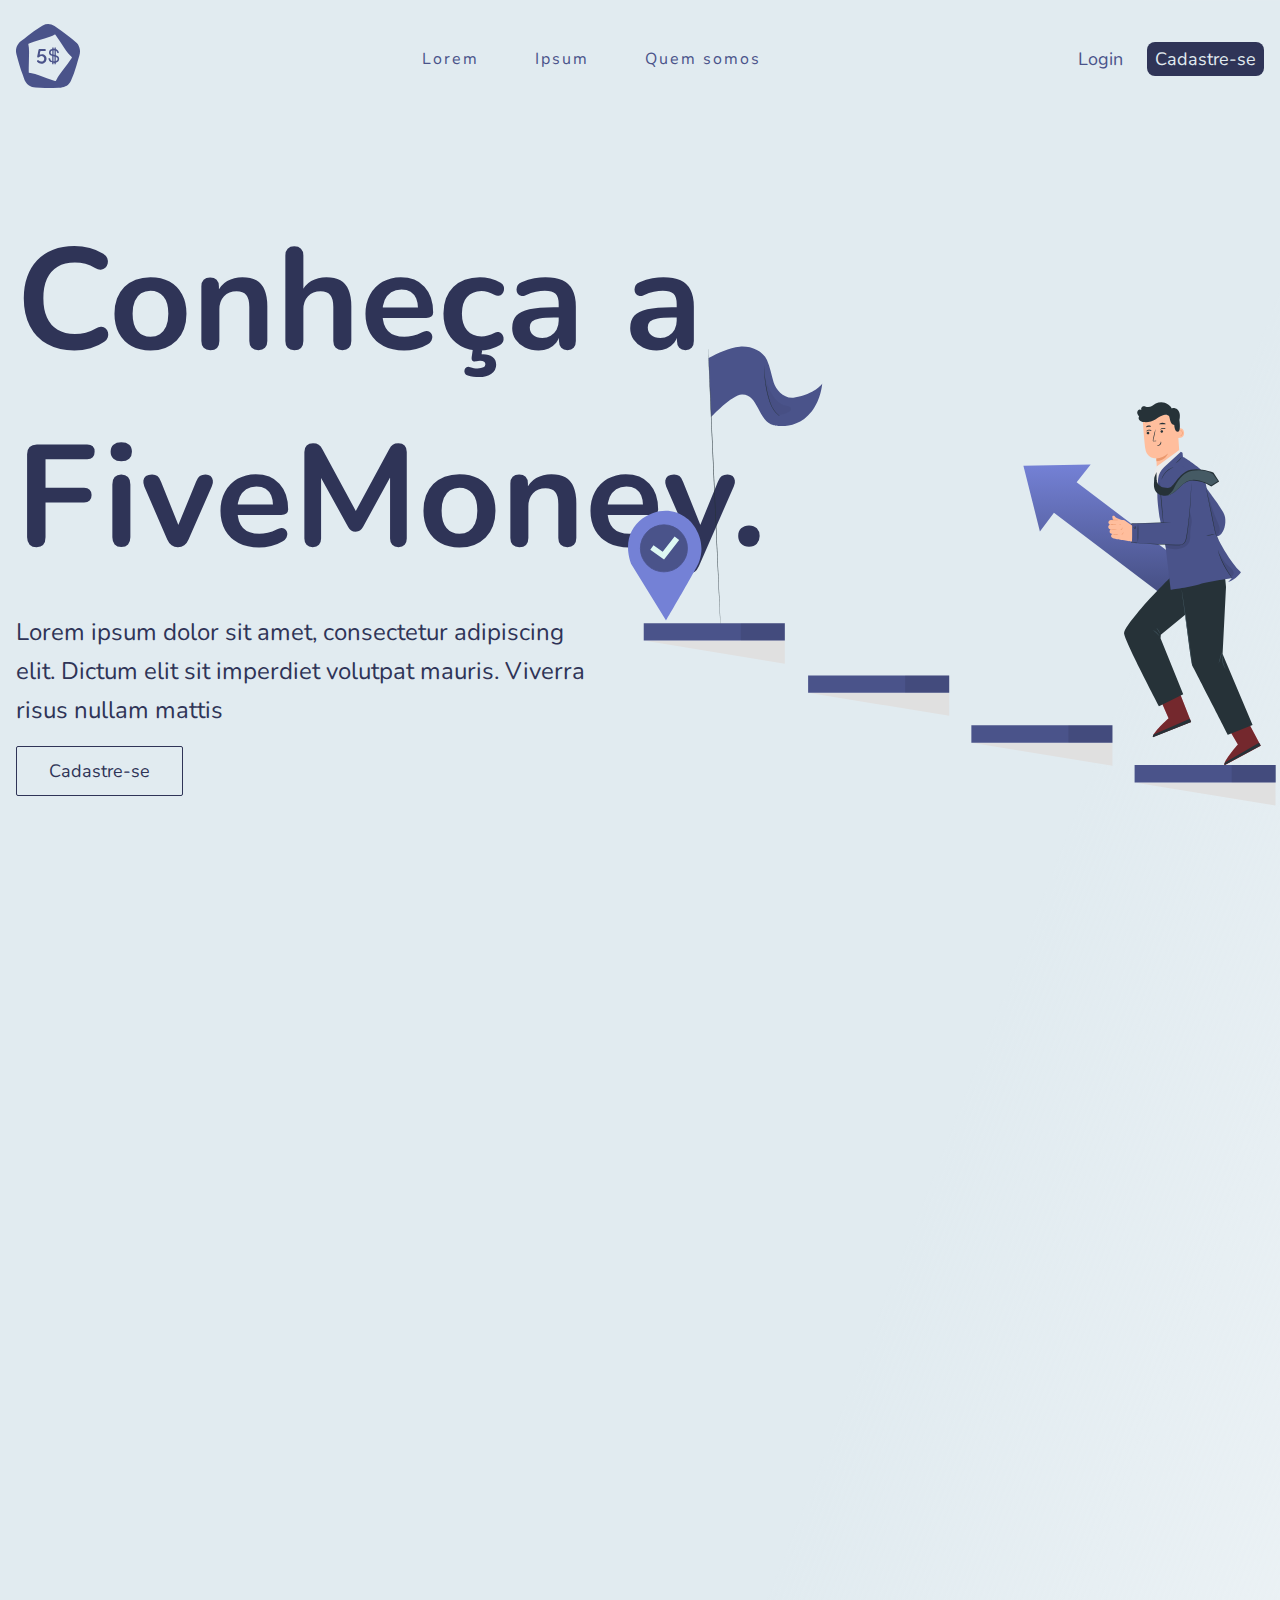
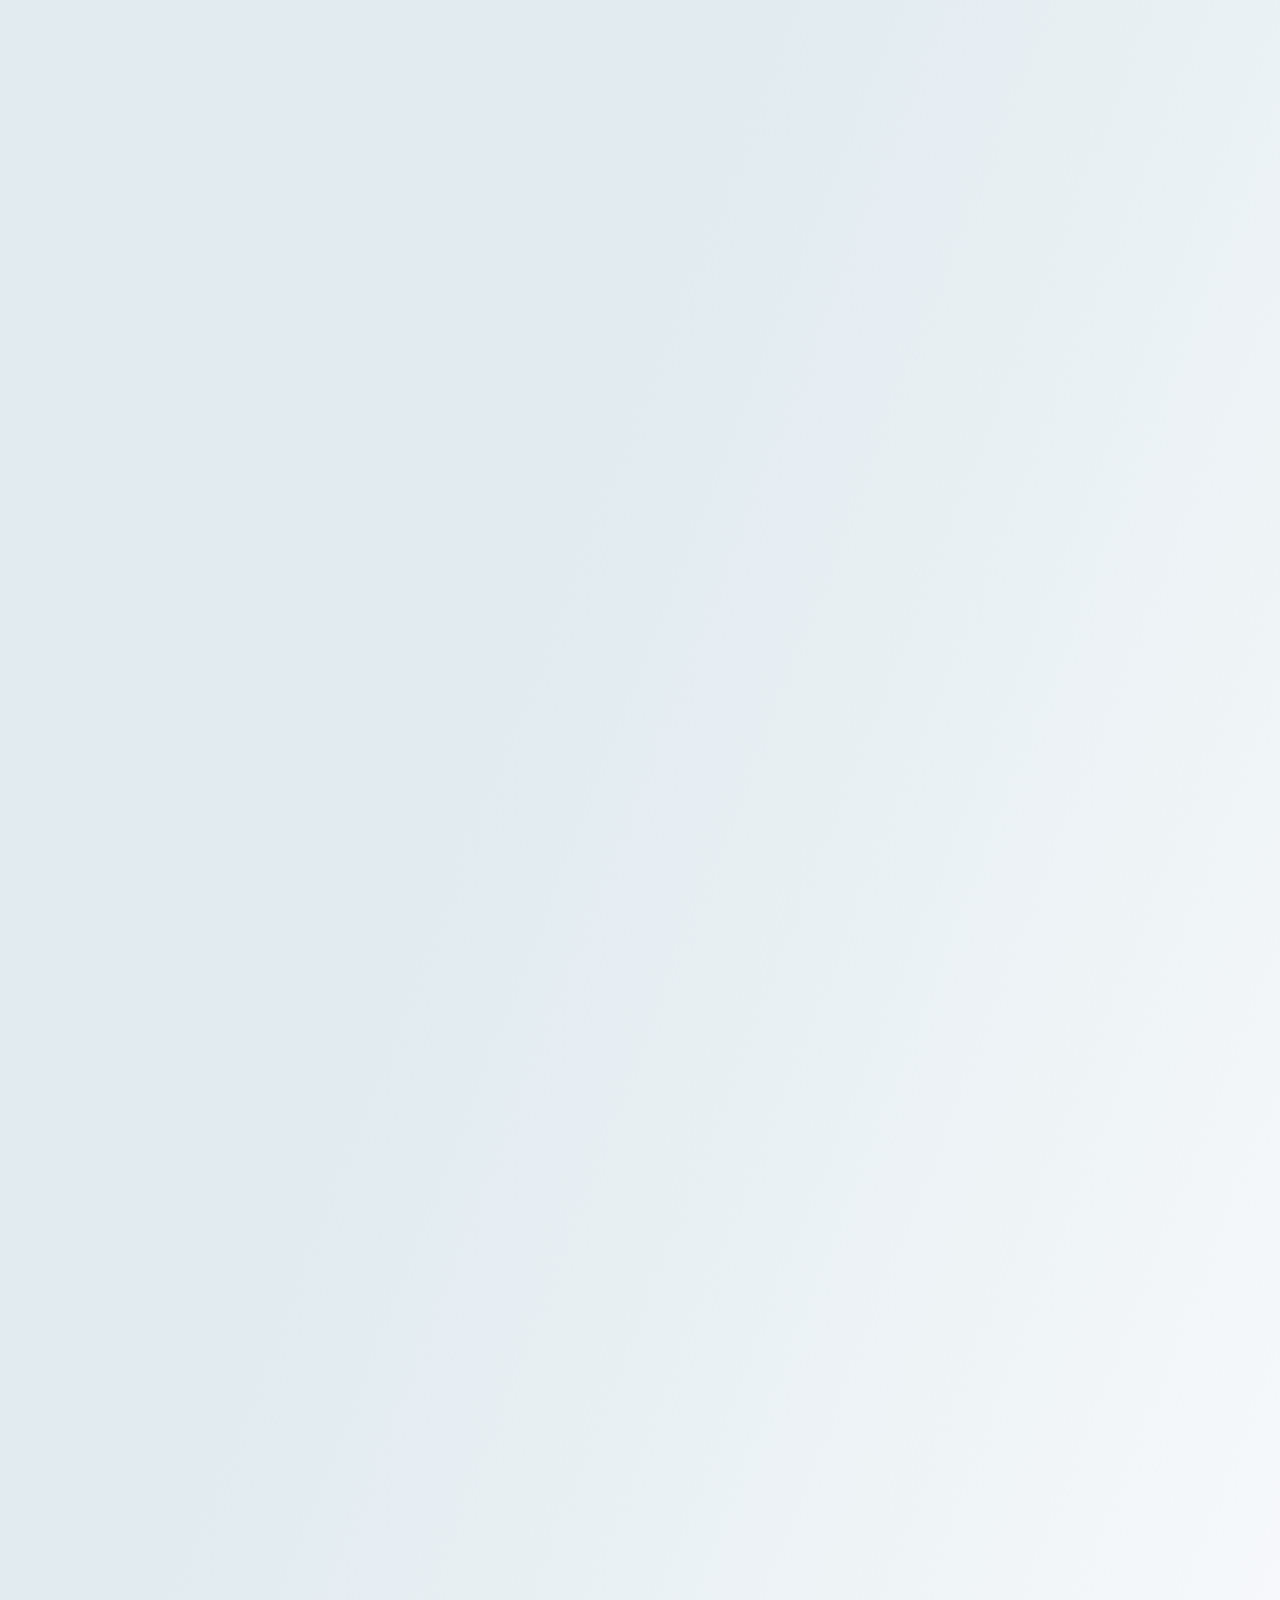
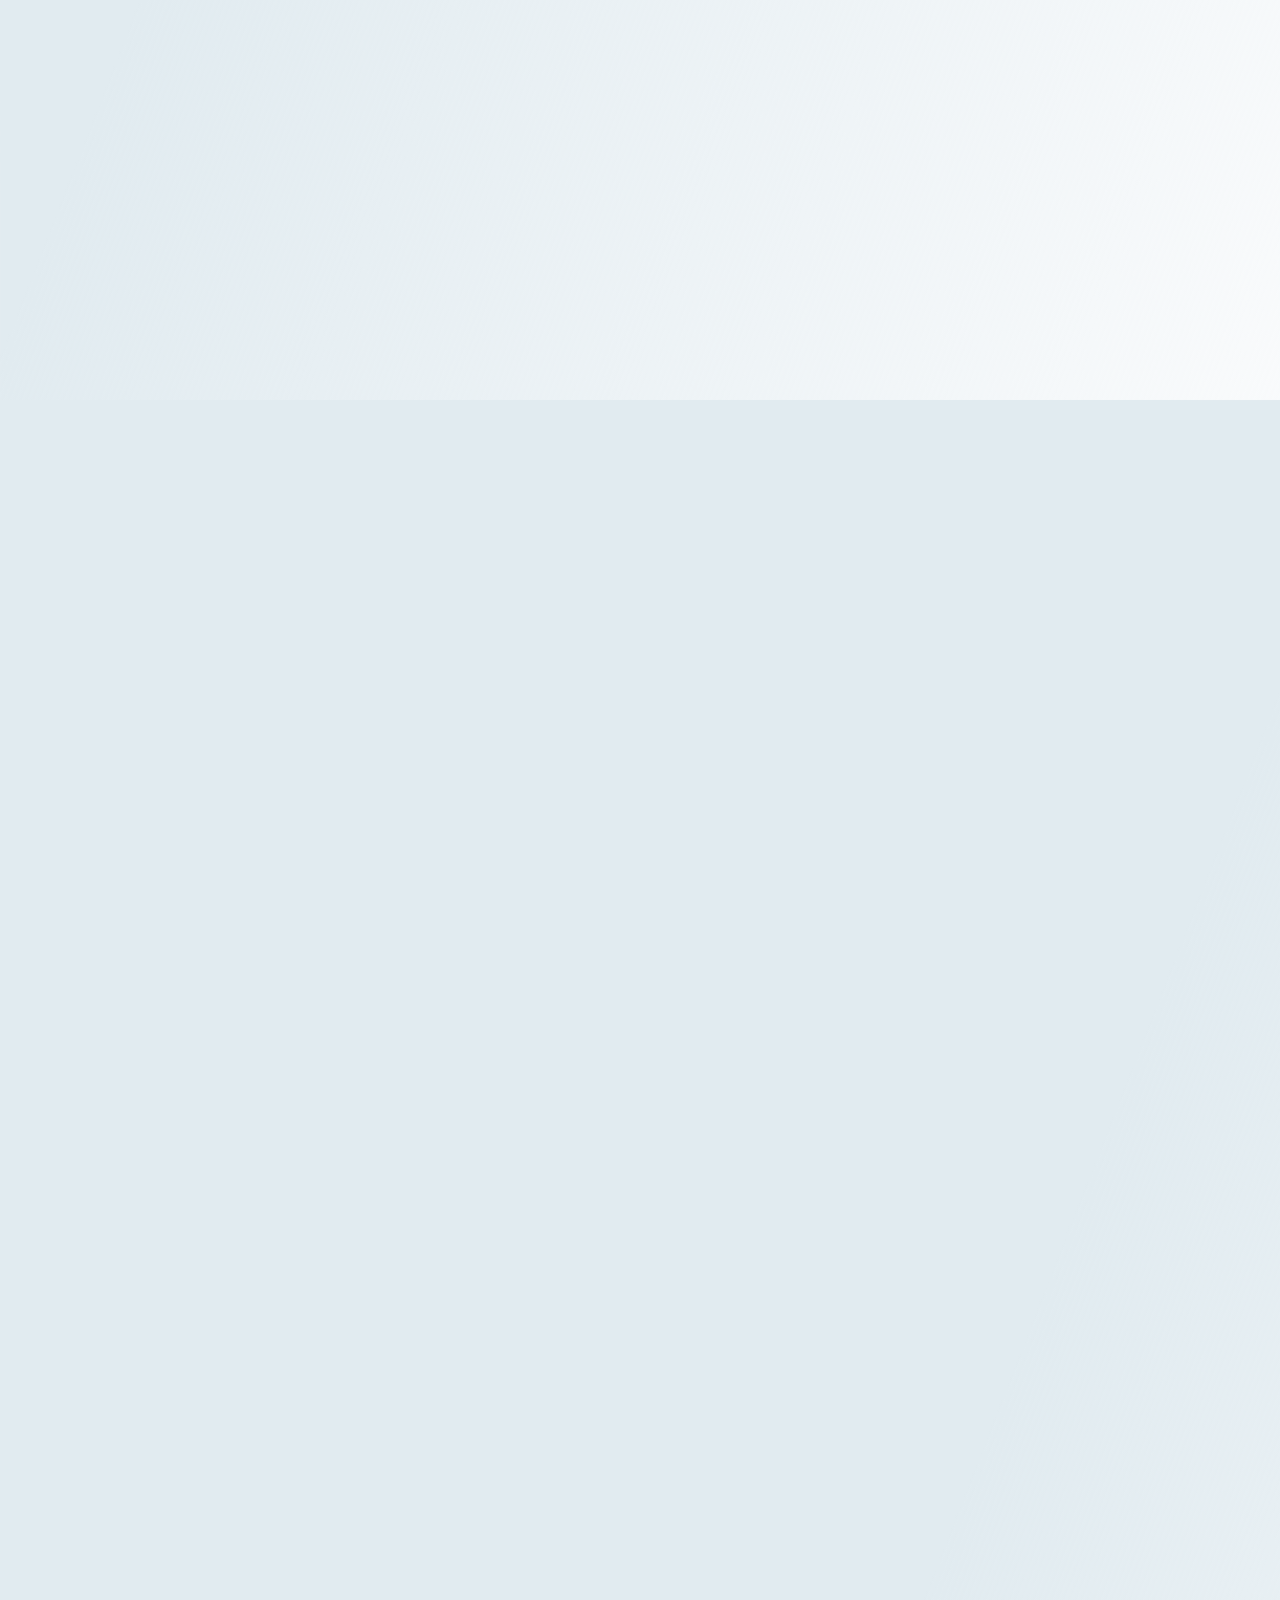
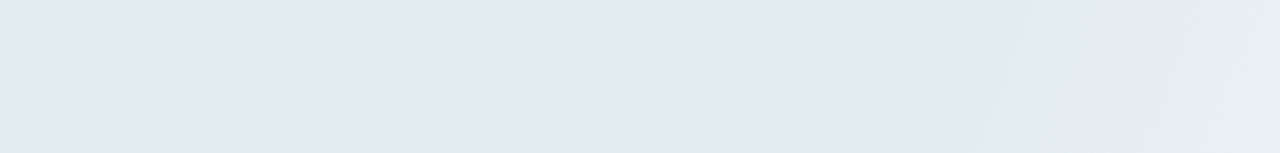
==== Index.html @ 28884aa8 "first commit" ====
<!DOCTYPE html>
<html lang="pt-br">
<head>
    <meta charset="UTF-8">
    <meta http-equiv="X-UA-Compatible" content="IE=edge">
    <meta name="viewport" content="width=device-width, initial-scale=1.0">
    <title>FiveMoney | Gestão financeira</title>

    <!--=================== LINKS ===================-->
    <link rel="stylesheet" href="css/style.css">
    <script src="js/svg-inject.min.js"></script>
    <link rel="preconnect" href="https://fonts.gstatic.com">
    <link href="https://fonts.googleapis.com/css2?family=Nunito:wght@300;400;700&display=swap" rel="stylesheet">
    <link rel="stylesheet" href="https://unpkg.com/aos@next/dist/aos.css" />

</head>
<body>
    <!--=================== HEADER ===================-->
        
   <header>
        <nav class="navbar">
            <div class="nav-menu">
                <div class="logo">
                    <img src="svg/LogoFiveMoney.svg" onload="SVGInject(this)"/>
                </div>
                <div class="burger active">
                    <img src="svg/burguer.svg" onload="SVGInject(this)"/>
                </div> 
                    <ul class="nav-list">
                        <li><a href="#" class="nav-links">Lorem</a></li>
                        <li><a href="#" class="nav-links">Ipsum</a></li>
                        <li><a href="#" class="nav-links">Quem somos</a></li>
                    </ul>
                <div class="nav-register">
                    <a href="#" class="btn-login">Login</a>
                    <a href="#" class="btn-register">Cadastre-se</a>
                </div>
            </div>
       </nav>
   </header>
        
   <!--=================== CONTAINERs ===================-->

   <section class="container">
       <div class="container-item-1">
            <div class="presentation">
                <h1>Conheça a FiveMoney.</h1>
            </div>
                <p class="paragraph">
                    Lorem ipsum dolor sit amet, consectetur adipiscing elit. 
                    Dictum elit sit imperdiet volutpat mauris. 
                    Viverra risus nullam mattis
                </p>
                <a class="btn-layout" href="#">Cadastre-se</a>
        </div>
        <div class="container-item-2">
            <img src="svg/layoutImage.svg" onload="SVGInject(this)">
        </div>
    </section>
    <section class="container-1">
        <div class="container-item-3" data-aos="fade-down" data-aos-duration="700">
            <img class="img" src="image/graficoseta.png">
        </div>
        <div class="container-item-4" data-aos="fade-down" data-aos-duration="700">
            <div class="about">
                <h1>A estratégia que faltava.</h1>
            </div>
            <p class="paragraph">
                Lorem ipsum dolor sit amet, 
                consectetur adipiscing elit. 
                Dictum elit sit imperdiet volutpat mauris. 
                Viverra risus nullam mattis risus tellus, dictum etiam convallis. 
                Tellus egestas risus ultricies proin ornare egestas nam porttitor. 
                Commodo eget nunc ornare amet. 
            </p>
            <a href="#" class="btn-1">Saiba Mais</a>
        </div>
    </section>
    <section class="container-2">
        <div class="container-item-5" data-aos="fade-down" data-aos-duration="700">
            <h1 class="title">Sua empresa em boas mãos</h1>
            <p class="description">Não confie sem provas, saiba sobre o feedback da empresa pelos nossos usuários</p>
        </div>
        <div class="container-item-6" data-aos="fade-down" data-aos-duration="700">
            <div class="card">
                <div class="card-image">
                    <h3 class="name">Paulo Cezar</h3>
                    <p class="job">Dono de agência de viagens</p>
                    <img src="image/agenciadeviagem.jpg">
                </div>
                <p class="comment">
                    “Lorem ipsum dolor sit amet, consectetur adipiscing elit. 
                    Elementum scelerisque at pulvinar viverra magna viverra egestas metus leo. 
                    Venenatis, quam ultrices aenean ac eu quam viverra tellus pharetra.”
                </p>
            </div>
            <div class="card">
                <div class="card-image">
                    <h3 class="name">Renata Silva</h3>
                    <p class="job">Dona de restaurante</p>
                    <img src="image/restaurante.jpg">
                </div>
                <p class="comment">
                    “Lorem ipsum dolor sit amet, consectetur adipiscing elit. 
                    Elementum scelerisque at pulvinar viverra magna viverra egestas metus leo. 
                    Venenatis, quam ultrices aenean ac eu quam viverra tellus pharetra.”
                </p>
            </div>
            <div class="card">
                <div class="card-image">
                    <h3 class="name">Júlia Santos</h3>
                    <p class="job">Dona de confeitaria</p>
                    <img src="image/confeitaria.jpg">
                </div>
                <p class="comment">
                    “Lorem ipsum dolor sit amet, consectetur adipiscing elit. 
                    Elementum scelerisque at pulvinar viverra magna viverra egestas metus leo. 
                    Venenatis, quam ultrices aenean ac eu quam viverra tellus pharetra.”
                </p>
            </div>
        </div>
        <section class="container-3">
            <div class="container-item-7" data-aos="fade-down" data-aos-duration="700">
                <h1 class="title-payment">Tenha acesso total do serviço por apenas R$20,00</h1>
                <p class="description-payment">Este preço serve de incentivo para o desenvolvimento do projeto e para ajudar os desenvolvedores</p>
            </div>
            <div class="container-item-8" data-aos="fade-down" data-aos-duration="700">
            <div class="card-payment">
                <img src="svg/mercado-pago.svg" onload="SVGInject(this)">
                <img src="image/payment1.jpg">
            </div>
            <div class="card-payment">
                <img src="svg/paypal.svg" onload="SVGInject(this)">
                <img src="image/payment2.png">
            </div>
            <div class="card-payment">
                <img src="svg/pix.svg" onload="SVGInject(this)">
                <img src="image/payment3.png">
            </div>
            </div>
        </section>
    </section>
   

   <!--=================== JsLink===================-->
   <script src="js/script.js"></script>
   <script src="https://cdnjs.cloudflare.com/ajax/libs/gsap/2.1.3/TweenMax.min.js"></script> 
   <script src="https://unpkg.com/aos@next/dist/aos.js"></script>
   <script>
     AOS.init();
   </script>
   
</body>
</html>
---- css/style.css ----
*, *::after, *::before {
  margin: 0;
  padding: 0;
  -webkit-box-sizing: border-box;
          box-sizing: border-box;
  font-family: 'Nunito', sans-serif;
}

body {
  width: 100%;
  height: 400vh;
  background: linear-gradient(111.39deg, #E1EBF0 51.76%, rgba(193, 203, 217, 0.046875) 106.27%, rgba(225, 235, 240, 0) 106.28%);
}

svg {
  width: 100%;
}

a {
  text-decoration: none;
  color: #2F3457;
}

.border {
  border: 1px solid red;
}

p {
  font-size: 16px;
  color: #2F3457;
  line-height: 160%;
}

header {
  width: 100%;
  padding-top: 24px;
}

.navbar {
  max-width: 1440px;
  margin: 0 auto;
  -ms-flex-line-pack: center;
      align-content: center;
  -webkit-box-align: center;
      -ms-flex-align: center;
          align-items: center;
  padding: 0px 16px;
}

.logo {
  width: 64px;
}

.burger {
  cursor: pointer;
  display: none;
}

.nav-menu {
  display: -webkit-box;
  display: -ms-flexbox;
  display: flex;
  -webkit-box-pack: justify;
      -ms-flex-pack: justify;
          justify-content: space-between;
  -webkit-box-align: center;
      -ms-flex-align: center;
          align-items: center;
}

.nav-list {
  display: -webkit-box;
  display: -ms-flexbox;
  display: flex;
  list-style: none;
  -webkit-box-align: center;
      -ms-flex-align: center;
          align-items: center;
}

.nav-list li {
  margin-left: 24px;
}

.nav-links {
  display: inline-block;
  padding: 8px 16px;
  font-size: 16px;
  letter-spacing: 2px;
  color: #4A538A;
  -webkit-transition: .3s ease-in;
  transition: .3s ease-in;
}

.nav-links:hover {
  -webkit-transform: scale(1.1);
          transform: scale(1.1);
  color: #2F3457;
}

.toggle {
  display: -webkit-box;
  display: -ms-flexbox;
  display: flex;
}

.nav-register {
  display: -webkit-box;
  display: -ms-flexbox;
  display: flex;
  -ms-flex-line-pack: center;
      align-content: center;
  -webkit-box-align: center;
      -ms-flex-align: center;
          align-items: center;
}

.btn-login {
  color: #4A538A;
  font-size: 18px;
  -webkit-transition: .3s ease-in;
  transition: .3s ease-in;
}

.btn-login:hover {
  color: #2F3457;
}

.btn-register {
  background-color: #2F3457;
  font-size: 18px;
  padding: 5px 8px 5px 8px;
  margin-left: 24px;
  border-radius: 8px;
  color: #E1EBF0;
  -webkit-transition: .3s ease-in;
  transition: .3s ease-in;
}

.btn-register:hover {
  background-color: #4A538A;
  color: #E1EBF0;
}

.container {
  max-width: 1440px;
  margin: 0 auto;
  padding: 36px 16px;
  display: -webkit-box;
  display: -ms-flexbox;
  display: flex;
  -webkit-box-orient: horizontal;
  -webkit-box-direction: normal;
      -ms-flex-direction: row;
          flex-direction: row;
  height: 90vh;
  -webkit-box-align: center;
      -ms-flex-align: center;
          align-items: center;
}

@media screen and (max-width: 1024px) {
  .container {
    -webkit-box-orient: vertical;
    -webkit-box-direction: normal;
        -ms-flex-direction: column;
            flex-direction: column;
  }
}

.container-item-1 {
  max-width: 580px;
  display: -webkit-box;
  display: -ms-flexbox;
  display: flex;
  -webkit-box-pack: center;
      -ms-flex-pack: center;
          justify-content: center;
  -webkit-box-orient: vertical;
  -webkit-box-direction: normal;
      -ms-flex-direction: column;
          flex-direction: column;
  -webkit-box-align: start;
      -ms-flex-align: start;
          align-items: flex-start;
}

@media screen and (max-width: 1024px) {
  .container-item-1 {
    -webkit-box-align: center;
        -ms-flex-align: center;
            align-items: center;
    text-align: center;
    margin: 0 auto;
  }
}

.presentation {
  font-size: 72px;
  color: #2F3457;
}

.paragraph {
  margin-top: 16px;
  font-size: 24px;
  line-height: 39px;
}

.btn-layout {
  color: #2F3457;
  font-size: 18px;
  margin-top: 16px;
  z-index: 1;
  display: inline-block;
  background: transparent;
  padding: 12px 32px;
  border-radius: 2px;
  position: relative;
  border: 1px solid #2F3457;
  -webkit-transition: .3s ease-in;
  transition: .3s ease-in;
}

.btn-layout::after {
  content: '';
  position: absolute;
  display: block;
  z-index: -1;
  width: 0%;
  height: 100%;
  top: 0px;
  left: 0px;
  -webkit-transition: .3s ease-in;
  transition: .3s ease-in;
}

.btn-layout:hover {
  color: #E1EBF0;
}

.btn-layout:hover::after {
  width: 100%;
  background-color: #2F3457;
}

.container-item-2 {
  width: 100vw;
  padding-right: 20px;
  -webkit-transform: translate3d(32px, 80px, 0);
          transform: translate3d(32px, 80px, 0);
}

@media screen and (max-width: 1024px) {
  .container-item-2 {
    width: 90%;
  }
}

.container-1 {
  max-width: 1440px;
  margin: 0 auto;
  padding: 36px 16px;
  display: -webkit-box;
  display: -ms-flexbox;
  display: flex;
  -webkit-box-orient: horizontal;
  -webkit-box-direction: normal;
      -ms-flex-direction: row;
          flex-direction: row;
  -webkit-box-align: center;
      -ms-flex-align: center;
          align-items: center;
}

@media screen and (max-width: 1024px) {
  .container-1 {
    -webkit-box-orient: vertical;
    -webkit-box-direction: normal;
        -ms-flex-direction: column;
            flex-direction: column;
    margin-top: 60vh;
  }
}

.container-item-3 {
  display: -webkit-box;
  display: -ms-flexbox;
  display: flex;
  margin: 0 auto;
  margin-top: 20%;
}

@media screen and (max-width: 1024px) {
  .container-item-3 {
    -webkit-box-ordinal-group: 2;
        -ms-flex-order: 1;
            order: 1;
  }
}

.img {
  margin-right: 130px;
}

@media screen and (max-width: 1024px) {
  .img {
    margin-right: 0;
  }
}

.container-item-4 {
  max-width: 700px;
  margin-left: auto;
  display: -webkit-box;
  display: -ms-flexbox;
  display: flex;
  -webkit-box-pack: start;
      -ms-flex-pack: start;
          justify-content: flex-start;
  -webkit-box-orient: vertical;
  -webkit-box-direction: normal;
      -ms-flex-direction: column;
          flex-direction: column;
  -webkit-box-align: start;
      -ms-flex-align: start;
          align-items: flex-start;
}

@media screen and (max-width: 1024px) {
  .container-item-4 {
    -webkit-box-align: center;
        -ms-flex-align: center;
            align-items: center;
    text-align: center;
    margin: 0 auto;
  }
}

.about {
  font-size: 72px;
  color: #2F3457;
}

.btn-1 {
  color: #2F3457;
  font-size: 18px;
  margin-top: 16px;
  z-index: 1;
  display: inline-block;
  background: transparent;
  padding: 12px 32px;
  border-radius: 2px;
  position: relative;
  border: 1px solid #2F3457;
  -webkit-transition: .3s ease-in;
  transition: .3s ease-in;
}

.btn-1::after {
  content: '';
  position: absolute;
  display: block;
  z-index: -1;
  width: 0%;
  height: 103%;
  top: -1px;
  left: 0px;
  -webkit-transition: .3s ease-in;
  transition: .3s ease-in;
}

.btn-1:hover {
  color: #E1EBF0;
}

.btn-1:hover::after {
  width: 100%;
  background-color: #2F3457;
}

.container-2 {
  max-width: 1440px;
  -webkit-box-align: center;
      -ms-flex-align: center;
          align-items: center;
  margin: 0 auto;
  text-align: center;
  height: 100vh;
}

.title {
  font-size: 56px;
  color: #3FC876;
}

.description {
  margin-top: 16px;
  font-size: 24px;
  color: #2F3457;
}

.card {
  display: inline-block;
  width: 400px;
  height: 500px;
  margin: 0 auto;
  margin-top: 5%;
  margin-left: 60px;
  color: #E1EBF0;
  border-radius: 8px;
  -webkit-box-shadow: 1px 10px 15px -10px black;
          box-shadow: 1px 10px 15px -10px black;
  -webkit-transition: .3s ease-in;
  transition: .3s ease-in;
  background-color: #E1EBF0;
  position: relative;
}

.card:hover {
  -webkit-transform: scale(1.3);
          transform: scale(1.3);
  z-index: 999;
}

.card-image {
  position: relative;
}

.card-image::after {
  content: '';
  left: 0;
  position: absolute;
  width: 400px;
  height: 266px;
  background-color: black;
  opacity: 60%;
  border-radius: 8px 8px 0px 0px;
}

.card-image img {
  left: 0;
  width: 100%;
  border-radius: 8px 8px 0px 0px;
}

.card-image .name {
  position: absolute;
  color: #E1EBF0;
  margin-left: 8px;
  font-size: 24px;
  margin-top: 50%;
  z-index: 1;
}

.card-image .job {
  position: absolute;
  color: #E1EBF0;
  z-index: 1;
  margin-left: 8px;
  margin-top: 58%;
}

.comment {
  margin-top: 5%;
  padding: 20px;
}

.container-3 {
  max-width: 1440px;
  -webkit-box-align: center;
      -ms-flex-align: center;
          align-items: center;
  height: 100;
}

.container-item-7 {
  margin-top: 10%;
}

.title-payment {
  font-size: 56px;
  color: #3FC876;
}

@media screen and (max-width: 1024px) {
  .title-payment {
    padding: 20px;
  }
}

.description-payment {
  margin-top: 16px;
  font-size: 24px;
  color: #2F3457;
}

@media screen and (max-width: 1024px) {
  .description-payment {
    padding: 10px;
  }
}

.card-payment {
  cursor: pointer;
  position: relative;
  border: 1px solid #2F3457;
  display: -webkit-inline-box;
  display: -ms-inline-flexbox;
  display: inline-flex;
  -webkit-box-orient: vertical;
  -webkit-box-direction: normal;
      -ms-flex-direction: column;
          flex-direction: column;
  width: 400px;
  height: 400px;
  margin-top: 10%;
  margin-left: 60px;
  color: #E1EBF0;
  border-radius: 24px;
  -webkit-transition: .3s ease-in;
  transition: .3s ease-in;
  background-color: transparent;
  -ms-flex-line-pack: center;
      align-content: center;
  -webkit-box-pack: center;
      -ms-flex-pack: center;
          justify-content: center;
  -webkit-box-align: baseline;
      -ms-flex-align: baseline;
          align-items: baseline;
  z-index: 999;
  -webkit-transition: .5s ease;
  transition: .5s ease;
}

.card-payment::after {
  content: '';
  position: absolute;
  width: 400px;
  height: 400px;
  background-color: #3FC876;
  opacity: 0%;
  z-index: 1;
  border-radius: 24px;
  -webkit-transition: .5s ease;
  transition: .5s ease;
}

.card-payment img {
  left: 0;
  width: 100%;
  height: 100%;
  opacity: 0%;
  border-radius: 24px;
  position: relative;
  -webkit-transition: .5s ease-in;
  transition: .5s ease-in;
}

.card-payment svg {
  position: absolute;
  -webkit-transition: .5s ease;
  transition: .5s ease;
  z-index: 999;
}

.card-payment:hover svg {
  -webkit-transform: scale(1.1);
          transform: scale(1.1);
}

.card-payment:hover img {
  opacity: 100%;
}

.card-payment:hover::after {
  opacity: 50%;
}
/*# sourceMappingURL=style.css.map */
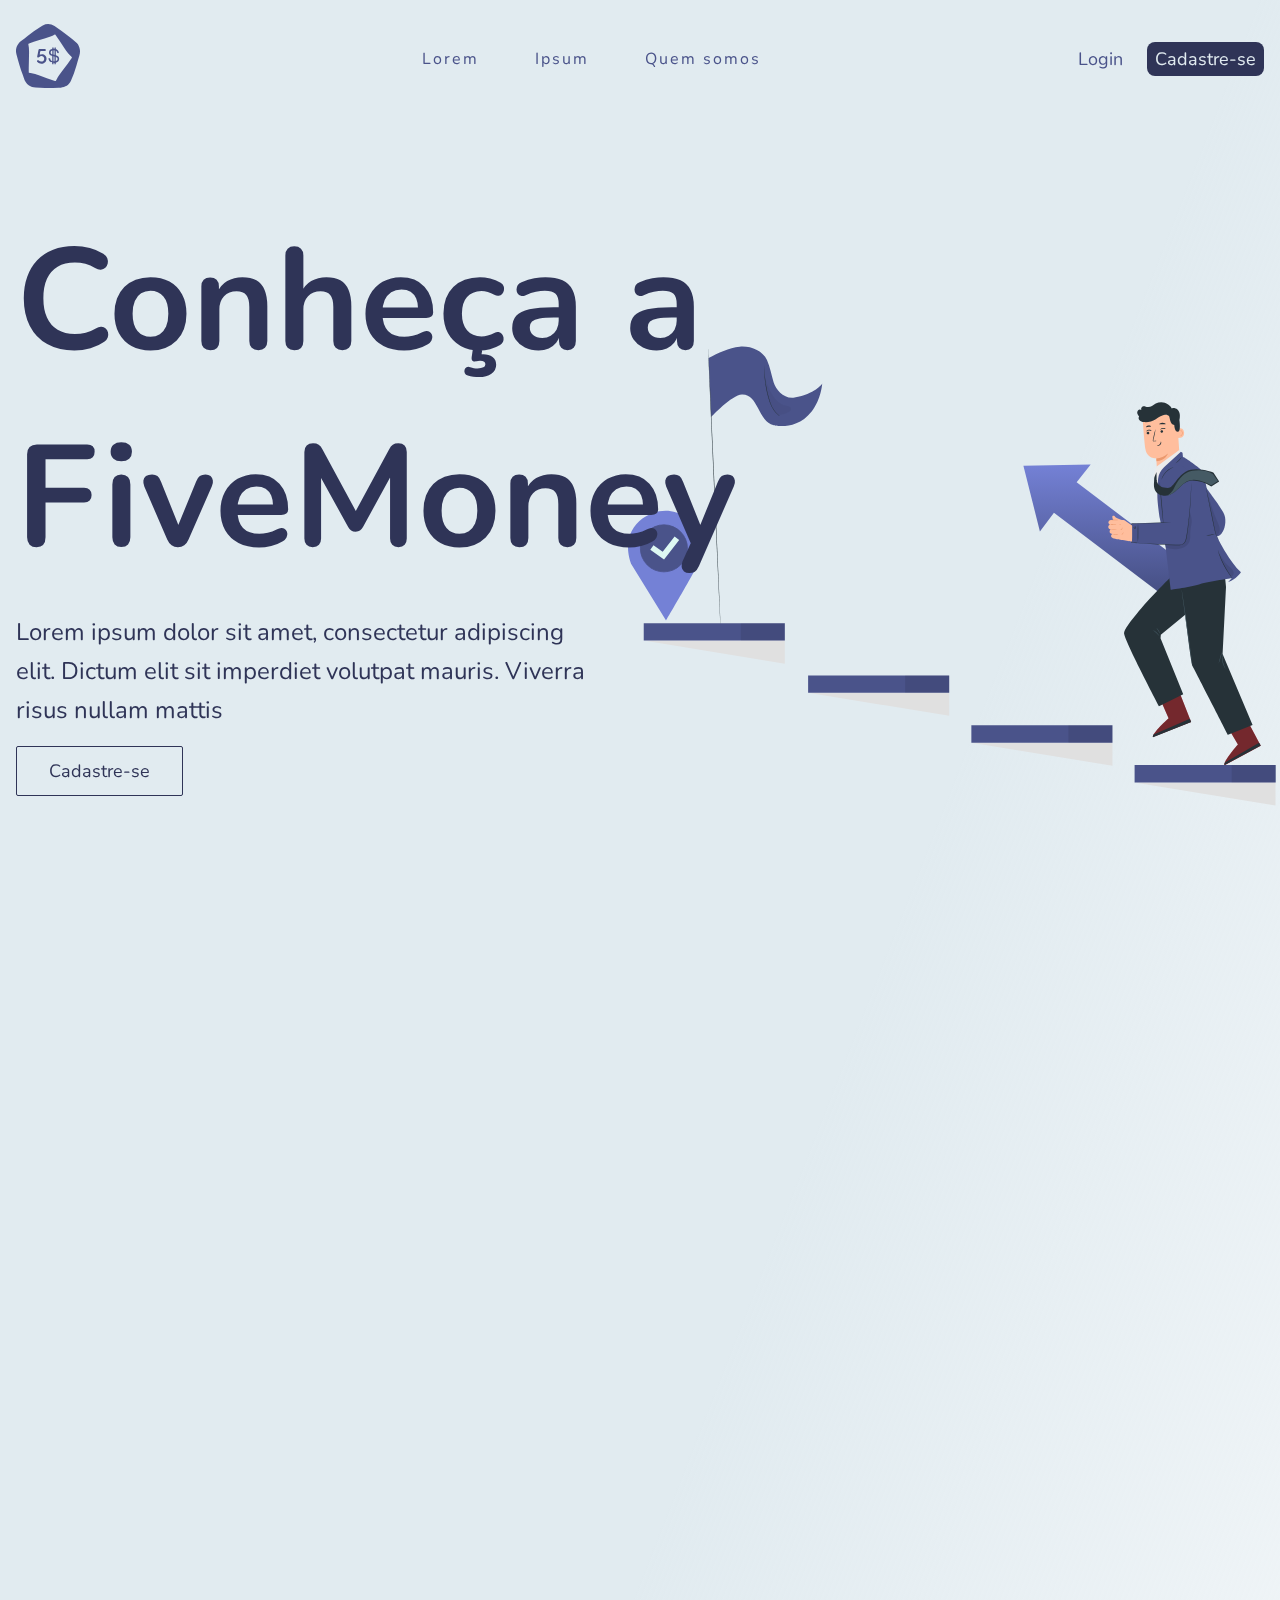
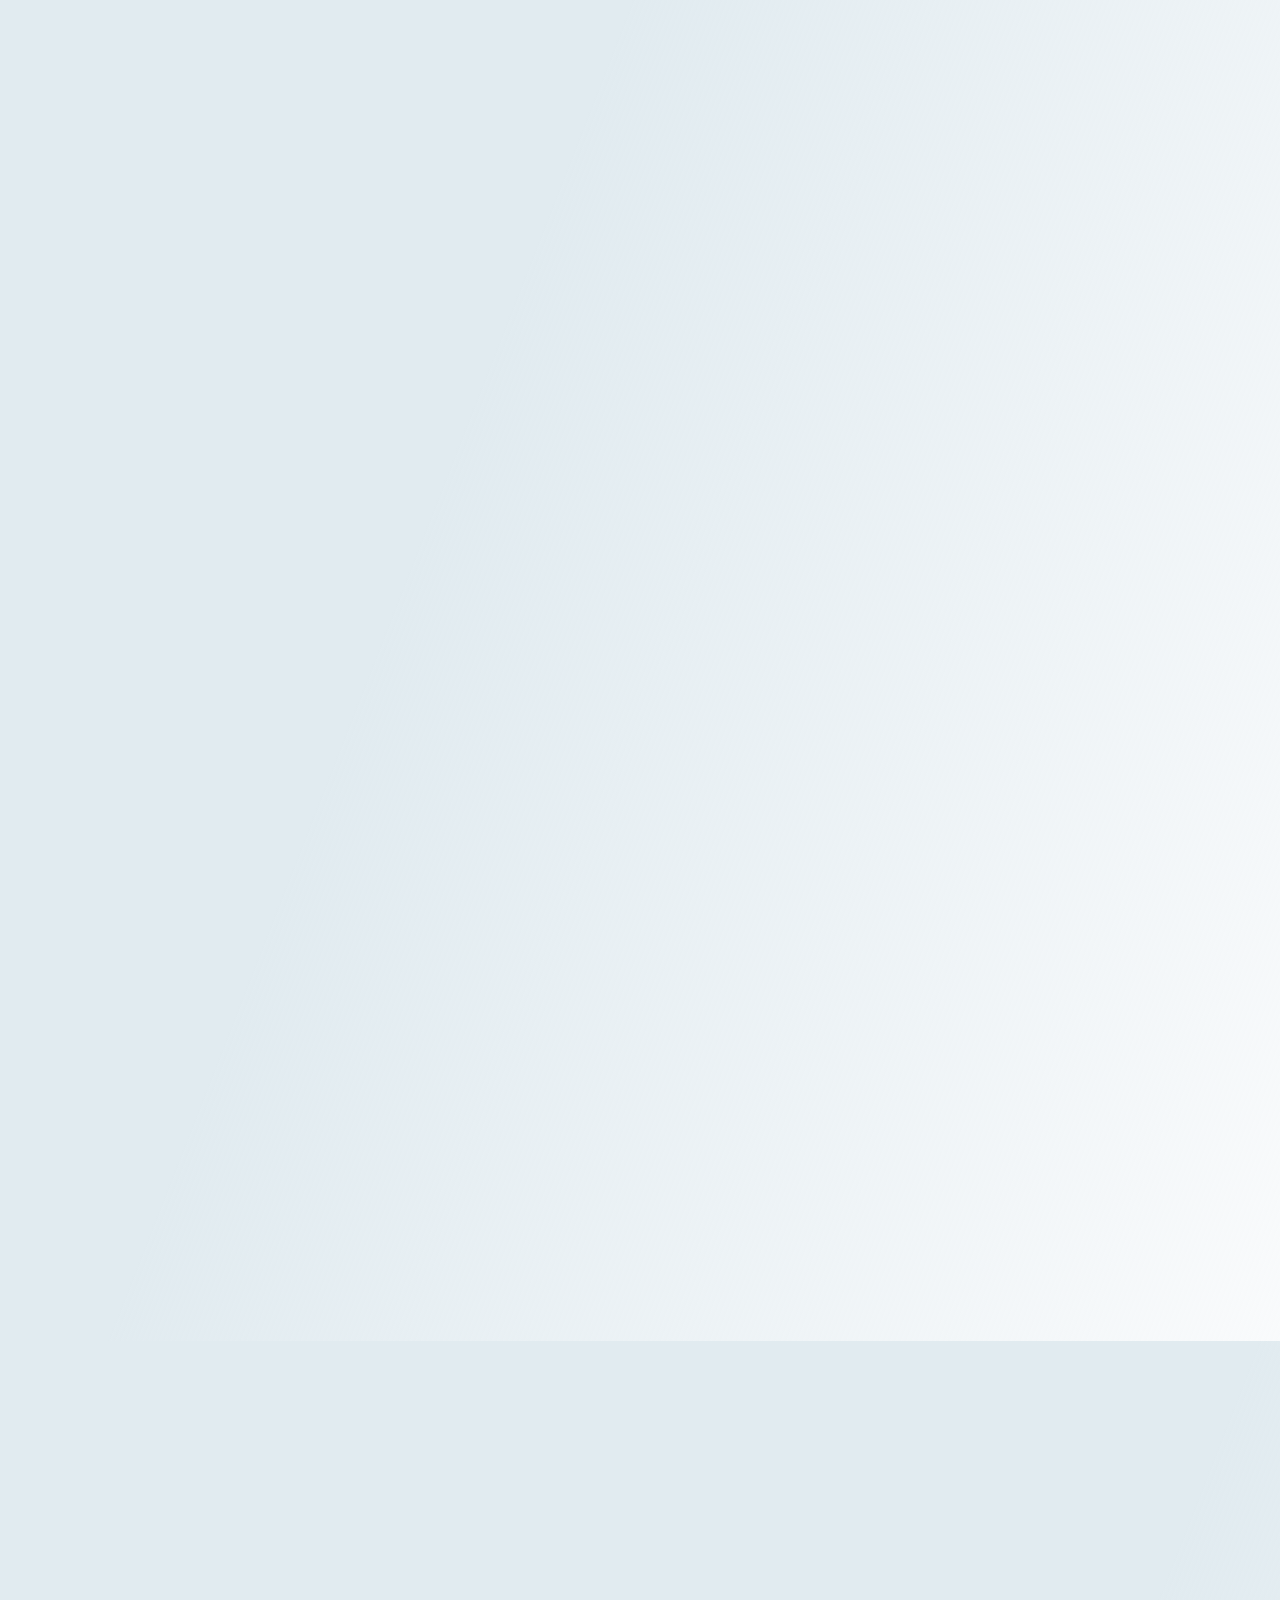
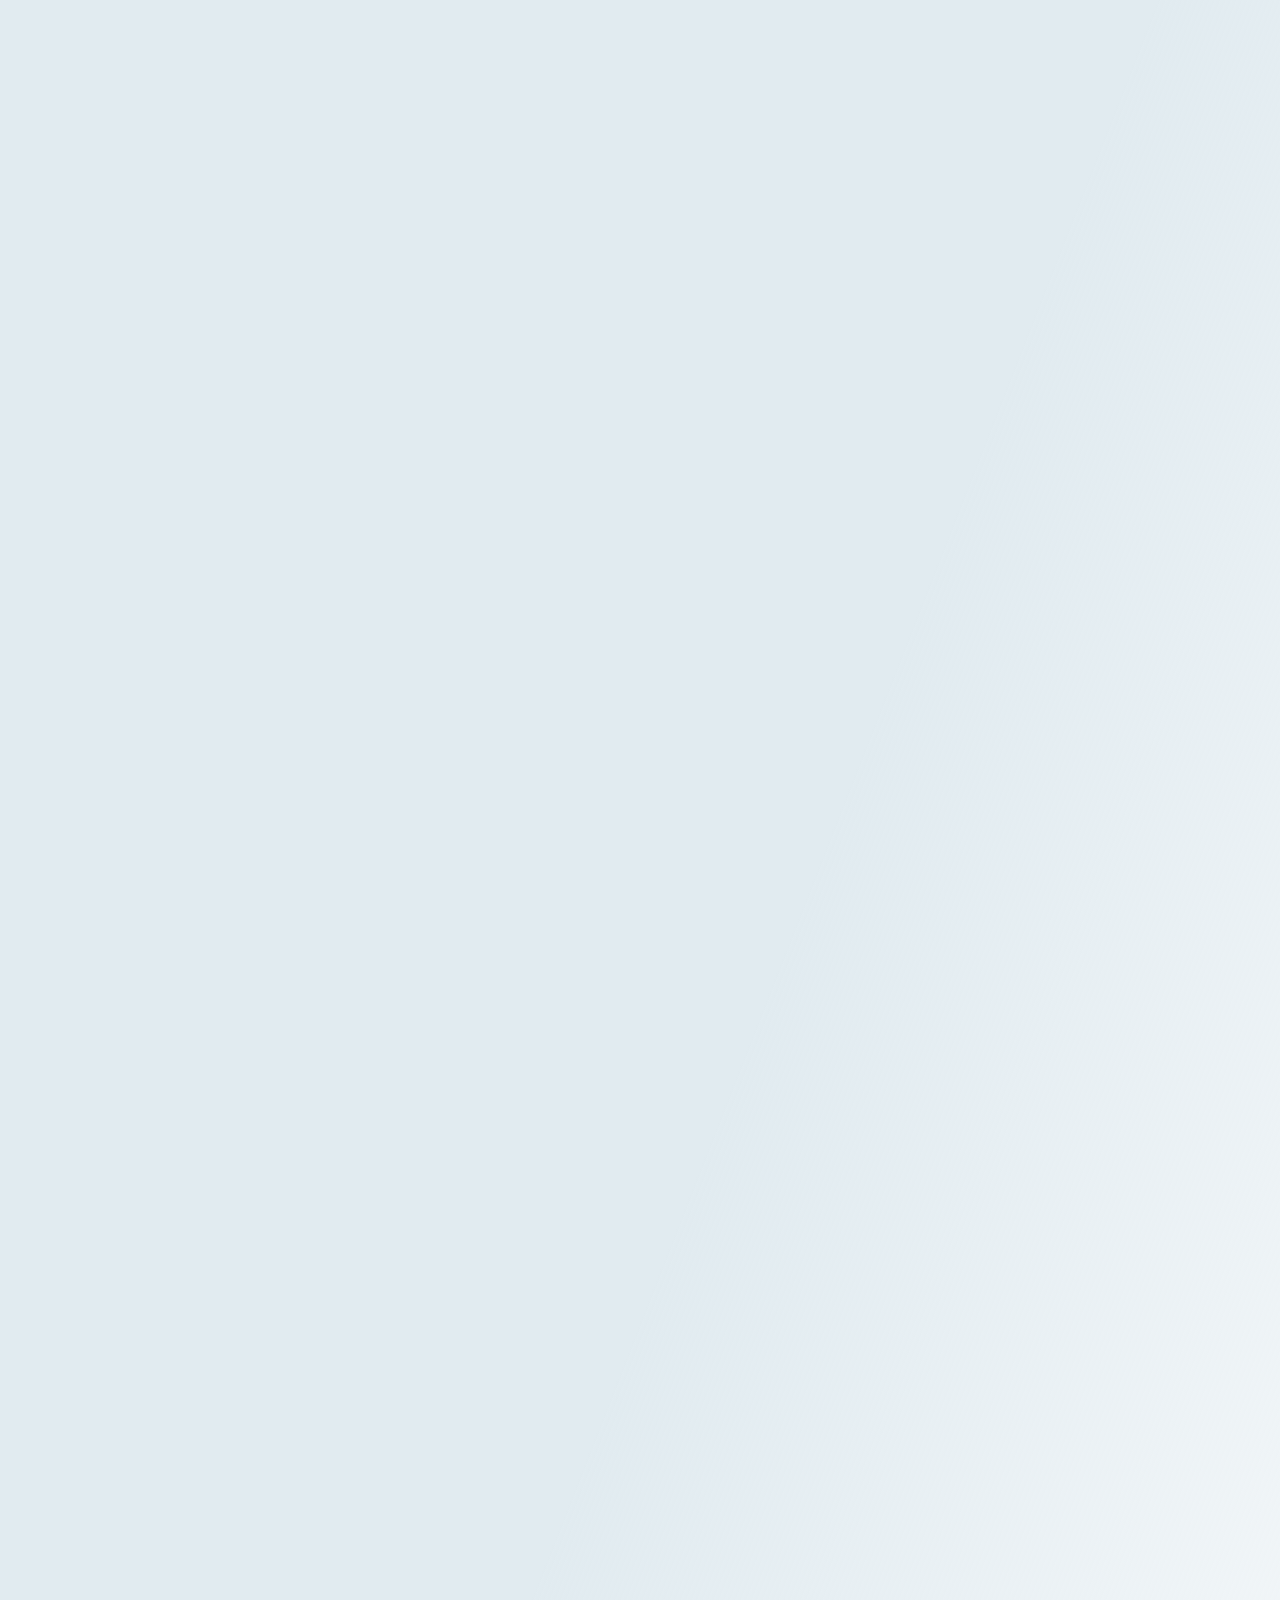
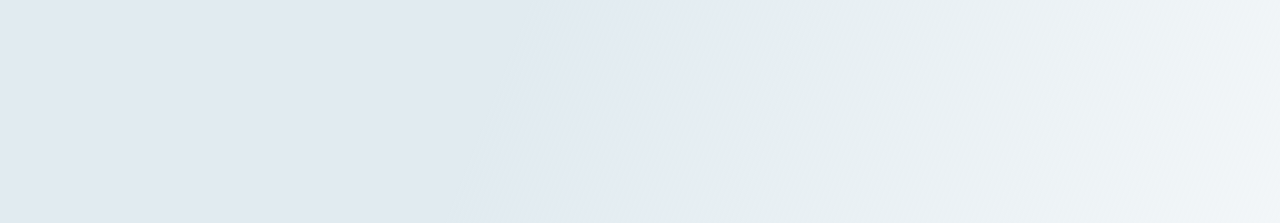
==== commit 77b24e96: "telas novas acrescentadas" ====
--- a/Index.html
+++ b/Index.html
@@ -11,7 +11,7 @@
     <script src="js/svg-inject.min.js"></script>
     <link rel="preconnect" href="https://fonts.gstatic.com">
     <link href="https://fonts.googleapis.com/css2?family=Nunito:wght@300;400;700&display=swap" rel="stylesheet">
-    <link rel="stylesheet" href="https://unpkg.com/aos@next/dist/aos.css" />
+    <link rel="stylesheet" href="https://unpkg.com/aos@next/dist/aos.css"/>
 
 </head>
 <body>
@@ -20,21 +20,21 @@
    <header>
         <nav class="navbar">
             <div class="nav-menu">
-                <div class="logo">
-                    <img src="svg/LogoFiveMoney.svg" onload="SVGInject(this)"/>
-                </div>
-                <div class="burger active">
-                    <img src="svg/burguer.svg" onload="SVGInject(this)"/>
-                </div> 
+                    <div class="logo">
+                        <a href="Index.html">
+                        <img src="svg/LogoFiveMoney.svg" onload="SVGInject(this)" />
+                        </a>
+                    </div>
+                    <img class="btnMenu btnMenu-open" src="svg/burguer.svg" onload="SVGInject(this)"/>
                     <ul class="nav-list">
                         <li><a href="#" class="nav-links">Lorem</a></li>
                         <li><a href="#" class="nav-links">Ipsum</a></li>
-                        <li><a href="#" class="nav-links">Quem somos</a></li>
+                        <li><a href="quemsomos.html" class="nav-links">Quem somos</a></li>
                     </ul>
-                <div class="nav-register">
-                    <a href="#" class="btn-login">Login</a>
-                    <a href="#" class="btn-register">Cadastre-se</a>
-                </div>
+                    <div class="nav-register">
+                        <a href="login.html" class="btn-login">Login</a>
+                        <a href="cadastro.html" class="btn-register">Cadastre-se</a>
+                    </div>
             </div>
        </nav>
    </header>
@@ -44,7 +44,7 @@
    <section class="container">
        <div class="container-item-1">
             <div class="presentation">
-                <h1>Conheça a FiveMoney.</h1>
+                <h1>Conheça a FiveMoney</h1>
             </div>
                 <p class="paragraph">
                     Lorem ipsum dolor sit amet, consectetur adipiscing elit. 
@@ -63,7 +63,7 @@
         </div>
         <div class="container-item-4" data-aos="fade-down" data-aos-duration="700">
             <div class="about">
-                <h1>A estratégia que faltava.</h1>
+                <h1 class="strategy">A estratégia que faltava</h1>
             </div>
             <p class="paragraph">
                 Lorem ipsum dolor sit amet, 
--- a/css/style.css
+++ b/css/style.css
@@ -8,8 +8,15 @@
 
 body {
   width: 100%;
-  height: 400vh;
+  overflow-x: hidden;
+  height: 100%;
   background: linear-gradient(111.39deg, #E1EBF0 51.76%, rgba(193, 203, 217, 0.046875) 106.27%, rgba(225, 235, 240, 0) 106.28%);
+}
+
+@media screen and (max-width: 425px) {
+  html {
+    width: 130%;
+  }
 }
 
 svg {
@@ -29,11 +36,411 @@
   font-size: 16px;
   color: #2F3457;
   line-height: 160%;
+}
+
+.retangle-inverse {
+  position: absolute;
+  right: 0;
+  top: 0;
+  width: 1000px;
+  height: 100vh;
+  background-color: #DDF8F3;
+  -webkit-box-shadow: 0px 4px 50px rgba(0, 0, 0, 0.25);
+          box-shadow: 0px 4px 50px rgba(0, 0, 0, 0.25);
+}
+
+#presentation-register {
+  font-size: 80px;
+  margin-left: 0;
+  color: #2F3457;
+  margin-top: 1vh;
+  margin-left: 15%;
+}
+
+#register-image {
+  margin-top: 10vh;
+  width: 65%;
+}
+
+.registers {
+  display: -webkit-box;
+  display: -ms-flexbox;
+  display: flex;
+}
+
+.camp {
+  font-size: 24px;
+  color: #2F3457;
+  margin-top: 60px;
+  margin-left: 16%;
+}
+
+.register {
+  display: -webkit-box;
+  display: -ms-flexbox;
+  display: flex;
+  -webkit-box-orient: horizontal;
+  -webkit-box-direction: normal;
+      -ms-flex-direction: row;
+          flex-direction: row;
+}
+
+.retangle {
+  position: absolute;
+  left: 0;
+  top: 0;
+  width: 1000px;
+  height: 100vh;
+  background-color: #DDF8F3;
+  -webkit-box-shadow: 0px 4px 50px rgba(0, 0, 0, 0.25);
+          box-shadow: 0px 4px 50px rgba(0, 0, 0, 0.25);
+  z-index: 1;
+}
+
+.logo-login {
+  position: absolute;
+  left: 6%;
+  z-index: 999;
+}
+
+#presentation {
+  font-size: 120px;
+  margin-left: 0;
+  color: #2F3457;
+  margin-top: 10%;
+  margin-left: 15%;
+}
+
+.inform {
+  font-size: 32px;
+  color: #2F3457;
+  margin-top: 60px;
+  margin-left: 16%;
+}
+
+.input {
+  margin-left: 16%;
+  width: 549px;
+  height: 60px;
+  background-color: transparent;
+  border: none;
+  border-bottom: solid 2px #2F3457;
+  -webkit-box-sizing: border-box;
+          box-sizing: border-box;
+  font-size: 24px;
+}
+
+.input:hover {
+  border-bottom: solid 3px #2F3457;
+}
+
+.input:focus {
+  outline: none;
+  border-bottom: solid 3px #2F3457;
+}
+
+#checkbox {
+  -webkit-transform: scale(105%);
+          transform: scale(105%);
+  margin-top: 12px;
+  margin-left: 16%;
+  background-color: transparent;
+  cursor: pointer;
+  border: solid 1px #2F3457;
+  -webkit-box-sizing: border-box;
+          box-sizing: border-box;
+  border-radius: 7px;
+}
+
+.checkbox {
+  display: -webkit-box;
+  display: -ms-flexbox;
+  display: flex;
+  -webkit-box-orient: horizontal;
+  -webkit-box-direction: normal;
+      -ms-flex-direction: row;
+          flex-direction: row;
+  -webkit-box-align: baseline;
+      -ms-flex-align: baseline;
+          align-items: baseline;
+}
+
+#remember {
+  margin-left: 5px;
+  font-size: 18px;
+}
+
+.button {
+  margin-left: 33%;
+}
+
+.btn-entrar {
+  display: block;
+  width: 232px;
+  height: 88px;
+  margin-top: 5vh;
+  border-radius: 44px;
+  background-color: #2F3457;
+  color: #DDF8F3;
+  font-size: 40px;
+  cursor: pointer;
+  border: transparent;
+  -webkit-transition: .3s ease;
+  transition: .3s ease;
+}
+
+.btn-entrar:hover {
+  background-color: #3FC876;
+}
+
+#forgot {
+  cursor: pointer;
+  margin-left: 53px;
+  font-size: 18px;
+  -webkit-transition: .45s ease;
+  transition: .45s ease;
+}
+
+#forgot:hover {
+  color: #7481D6;
+}
+
+.account {
+  display: -webkit-box;
+  display: -ms-flexbox;
+  display: flex;
+  -webkit-box-orient: horizontal;
+  -webkit-box-direction: normal;
+      -ms-flex-direction: row;
+          flex-direction: row;
+  margin-top: 90px;
+  margin-left: 28%;
+}
+
+#dnthave {
+  color: #2F3457;
+  font-size: 24px;
+}
+
+#invite {
+  color: #3FC876;
+  font-size: 24px;
+  margin-left: 10px;
+  cursor: pointer;
+  -webkit-transition: .5s ease;
+  transition: .5s ease;
+}
+
+#invite:hover {
+  color: green;
+}
+
+#login-image {
+  position: absolute;
+  margin-left: 20%;
+}
+
+.team {
+  font-size: 90px;
+  font-weight: 400;
+  color: #2F3457;
+}
+
+.inspiration {
+  -webkit-transform: translateY(-50px);
+          transform: translateY(-50px);
+}
+
+@media screen and (max-width: 930px) {
+  .inspiration {
+    -webkit-transform: translateY(-800px);
+            transform: translateY(-800px);
+  }
+}
+
+.container-item-2 {
+  z-index: -1;
+}
+
+.title-group {
+  margin-top: 40vh;
+  font-size: 90px;
+  color: #2F3457;
+}
+
+@media screen and (max-width: 930px) {
+  .title-group {
+    margin-top: 10vh;
+  }
+}
+
+.description-group {
+  font-size: 24px;
+  color: #2F3457;
+}
+
+.card-group {
+  position: relative;
+  display: -webkit-box;
+  display: -ms-flexbox;
+  display: flex;
+  -webkit-box-orient: vertical;
+  -webkit-box-direction: normal;
+      -ms-flex-direction: column;
+          flex-direction: column;
+  width: 500px;
+  height: 400px;
+  border-radius: 40px;
+  background-color: #E1EBF0;
+  -webkit-box-shadow: 0px 4px 19px rgba(0, 0, 0, 0.25);
+          box-shadow: 0px 4px 19px rgba(0, 0, 0, 0.25);
+  margin-top: 10vh;
+  margin-left: auto;
+  margin-right: auto;
+  -webkit-transition: 0.45s ease;
+  transition: 0.45s ease;
+}
+
+.card-group:hover {
+  width: 640px;
+  height: 600px;
+}
+
+.card-group:hover hr {
+  display: block;
+}
+
+.card-group:hover .icons-social {
+  opacity: 100%;
+}
+
+@media screen and (max-width: 425px) {
+  .card-group {
+    width: 400px;
+    height: 300px;
+  }
+  .card-group:hover {
+    width: 540px;
+    height: 500px;
+  }
+}
+
+@media screen and (max-width: 375px) {
+  .card-group:hover {
+    width: 450px;
+    height: 500px;
+  }
+}
+
+@media screen and (max-width: 375px) {
+  .card-group:hover {
+    width: 400px;
+    height: 500px;
+  }
+}
+
+.container-row {
+  max-width: 1440px;
+  display: -webkit-box;
+  display: -ms-flexbox;
+  display: flex;
+  -webkit-box-orient: horizontal;
+  -webkit-box-direction: normal;
+      -ms-flex-direction: row;
+          flex-direction: row;
+}
+
+@media screen and (max-width: 1440px) {
+  .container-row {
+    -webkit-box-orient: vertical;
+    -webkit-box-direction: normal;
+        -ms-flex-direction: column;
+            flex-direction: column;
+  }
+}
+
+.office {
+  color: #2F3457;
+  font-size: 32px;
+  margin-top: 20px;
+}
+
+.picture {
+  width: 250px;
+  border-radius: 50%;
+  margin-top: 40px;
+}
+
+@media screen and (max-width: 425px) {
+  .picture {
+    width: 150px;
+  }
+}
+
+.icons-social {
+  display: -webkit-box;
+  display: -ms-flexbox;
+  display: flex;
+  opacity: 0%;
+  margin-top: 40px;
+  -webkit-box-orient: horizontal;
+  -webkit-box-direction: normal;
+      -ms-flex-direction: row;
+          flex-direction: row;
+  -webkit-box-align: center;
+      -ms-flex-align: center;
+          align-items: center;
+  -webkit-transition: .3s ease;
+  transition: .3s ease;
+}
+
+.social:hover {
+  cursor: pointer;
+}
+
+.social:hover path {
+  fill: #2F3457;
+}
+
+.line {
+  display: none;
+  width: 550px;
+  height: 1px;
+  margin-left: auto;
+  margin-right: auto;
+  margin-top: 50px;
+  background-color: #2F3457;
+}
+
+@media screen and (max-width: 425px) {
+  .line {
+    width: 440px;
+  }
+}
+
+@media screen and (max-width: 375px) {
+  .line {
+    width: 400px;
+  }
 }
 
 header {
   width: 100%;
   padding-top: 24px;
+}
+
+@media screen and (max-width: 425px) {
+  header {
+    position: fixed;
+    background-color: #3FC876;
+    padding: 8px 16px;
+    top: 0;
+    left: 0;
+    z-index: 2;
+  }
+  header path {
+    fill: #2F3457;
+  }
 }
 
 .navbar {
@@ -51,9 +458,16 @@
   width: 64px;
 }
 
-.burger {
-  cursor: pointer;
-  display: none;
+@media screen and (max-width: 425px) {
+  .logo {
+    display: -webkit-box;
+    display: -ms-flexbox;
+    display: flex;
+    -webkit-box-align: center;
+        -ms-flex-align: center;
+            align-items: center;
+    margin-bottom: 5px;
+  }
 }
 
 .nav-menu {
@@ -72,6 +486,10 @@
   display: -webkit-box;
   display: -ms-flexbox;
   display: flex;
+  -webkit-box-orient: horizontal;
+  -webkit-box-direction: normal;
+      -ms-flex-direction: row;
+          flex-direction: row;
   list-style: none;
   -webkit-box-align: center;
       -ms-flex-align: center;
@@ -80,6 +498,16 @@
 
 .nav-list li {
   margin-left: 24px;
+}
+
+@media screen and (max-width: 425px) {
+  .nav-list {
+    display: none;
+    -webkit-box-orient: vertical;
+    -webkit-box-direction: normal;
+        -ms-flex-direction: column;
+            flex-direction: column;
+  }
 }
 
 .nav-links {
@@ -98,21 +526,19 @@
   color: #2F3457;
 }
 
-.toggle {
-  display: -webkit-box;
-  display: -ms-flexbox;
-  display: flex;
-}
-
 .nav-register {
   display: -webkit-box;
   display: -ms-flexbox;
   display: flex;
-  -ms-flex-line-pack: center;
-      align-content: center;
   -webkit-box-align: center;
       -ms-flex-align: center;
           align-items: center;
+}
+
+@media screen and (max-width: 425px) {
+  .nav-register {
+    display: none;
+  }
 }
 
 .btn-login {
@@ -142,6 +568,23 @@
   color: #E1EBF0;
 }
 
+.btnMenu-open {
+  display: none;
+  width: 64px;
+  margin-right: -30px;
+  position: relative;
+}
+
+@media screen and (max-width: 425px) {
+  .btnMenu-open {
+    display: block;
+    margin: initial;
+  }
+  .btnMenu-open rect {
+    fill: #2F3457;
+  }
+}
+
 .container {
   max-width: 1440px;
   margin: 0 auto;
@@ -165,6 +608,12 @@
     -webkit-box-direction: normal;
         -ms-flex-direction: column;
             flex-direction: column;
+  }
+}
+
+@media screen and (max-width: 425px) {
+  .container {
+    margin-top: 80px;
   }
 }
 
@@ -193,6 +642,14 @@
     text-align: center;
     margin: 0 auto;
   }
+}
+
+.container-item-1::-moz-selection {
+  background: none;
+}
+
+.container-item-1::selection {
+  background: none;
 }
 
 .presentation {
@@ -243,6 +700,14 @@
   background-color: #2F3457;
 }
 
+.btn-layout::-moz-selection {
+  background: none;
+}
+
+.btn-layout::selection {
+  background: none;
+}
+
 .container-item-2 {
   width: 100vw;
   padding-right: 20px;
@@ -254,6 +719,20 @@
   .container-item-2 {
     width: 90%;
   }
+}
+
+@media screen and (max-width: 425px) {
+  .container-item-2 {
+    width: 110%;
+  }
+}
+
+.container-item-2::-moz-selection {
+  background: none;
+}
+
+.container-item-2::selection {
+  background: none;
 }
 
 .container-1 {
@@ -282,6 +761,14 @@
   }
 }
 
+.container-1::-moz-selection {
+  background: none;
+}
+
+.container-1::selection {
+  background: none;
+}
+
 .container-item-3 {
   display: -webkit-box;
   display: -ms-flexbox;
@@ -298,6 +785,14 @@
   }
 }
 
+.container-item-3::-moz-selection {
+  background: none;
+}
+
+.container-item-3::selection {
+  background: none;
+}
+
 .img {
   margin-right: 130px;
 }
@@ -306,6 +801,14 @@
   .img {
     margin-right: 0;
   }
+}
+
+.img::-moz-selection {
+  background: none;
+}
+
+.img::selection {
+  background: none;
 }
 
 .container-item-4 {
@@ -336,9 +839,23 @@
   }
 }
 
+.container-item-4::-moz-selection {
+  background: none;
+}
+
+.container-item-4::selection {
+  background: none;
+}
+
 .about {
   font-size: 72px;
   color: #2F3457;
+}
+
+@media screen and (max-width: 425px) {
+  .about h1 {
+    text-align: center;
+  }
 }
 
 .btn-1 {
@@ -378,6 +895,14 @@
   background-color: #2F3457;
 }
 
+.btn-1::-moz-selection {
+  background: none;
+}
+
+.btn-1::selection {
+  background: none;
+}
+
 .container-2 {
   max-width: 1440px;
   -webkit-box-align: center;
@@ -386,6 +911,14 @@
   margin: 0 auto;
   text-align: center;
   height: 100vh;
+}
+
+.container-2::-moz-selection {
+  background: none;
+}
+
+.container-2::selection {
+  background: none;
 }
 
 .title {
@@ -416,6 +949,14 @@
   position: relative;
 }
 
+.card::-moz-selection {
+  background: none;
+}
+
+.card::selection {
+  background: none;
+}
+
 .card:hover {
   -webkit-transform: scale(1.3);
           transform: scale(1.3);
@@ -424,6 +965,14 @@
 
 .card-image {
   position: relative;
+}
+
+.card-image::-moz-selection {
+  background: none;
+}
+
+.card-image::selection {
+  background: none;
 }
 
 .card-image::after {
@@ -443,6 +992,14 @@
   border-radius: 8px 8px 0px 0px;
 }
 
+.card-image img::-moz-selection {
+  background: none;
+}
+
+.card-image img::selection {
+  background: none;
+}
+
 .card-image .name {
   position: absolute;
   color: #E1EBF0;
@@ -452,6 +1009,14 @@
   z-index: 1;
 }
 
+.card-image .name::-moz-selection {
+  background: none;
+}
+
+.card-image .name::selection {
+  background: none;
+}
+
 .card-image .job {
   position: absolute;
   color: #E1EBF0;
@@ -460,6 +1025,14 @@
   margin-top: 58%;
 }
 
+.card-image .job::-moz-selection {
+  background: none;
+}
+
+.card-image .job::selection {
+  background: none;
+}
+
 .comment {
   margin-top: 5%;
   padding: 20px;
@@ -473,8 +1046,24 @@
   height: 100;
 }
 
+.container-3::-moz-selection {
+  background: none;
+}
+
+.container-3::selection {
+  background: none;
+}
+
 .container-item-7 {
   margin-top: 10%;
+}
+
+.container-item-7::-moz-selection {
+  background: none;
+}
+
+.container-item-7::selection {
+  background: none;
 }
 
 .title-payment {
@@ -515,6 +1104,7 @@
   height: 400px;
   margin-top: 10%;
   margin-left: 60px;
+  margin-bottom: 10vh;
   color: #E1EBF0;
   border-radius: 24px;
   -webkit-transition: .3s ease-in;
@@ -533,6 +1123,38 @@
   transition: .5s ease;
 }
 
+@media screen and (max-width: 1440px) {
+  .card-payment {
+    margin-bottom: 40px;
+  }
+}
+
+@media screen and (max-width: 930px) {
+  .card-payment {
+    margin: 0 auto;
+    width: 300px;
+    height: 300px;
+  }
+  .card-payment svg {
+    -webkit-transform: scale(0.9);
+            transform: scale(0.9);
+  }
+}
+
+@media screen and (max-width: 1024px) {
+  .card-payment {
+    margin-top: 30px;
+  }
+}
+
+.card-payment::-moz-selection {
+  background: none;
+}
+
+.card-payment::selection {
+  background: none;
+}
+
 .card-payment::after {
   content: '';
   position: absolute;
@@ -546,6 +1168,13 @@
   transition: .5s ease;
 }
 
+@media screen and (max-width: 930px) {
+  .card-payment::after {
+    width: 300px;
+    height: 300px;
+  }
+}
+
 .card-payment img {
   left: 0;
   width: 100%;
@@ -569,6 +1198,13 @@
           transform: scale(1.1);
 }
 
+@media screen and (max-width: 930px) {
+  .card-payment:hover svg {
+    -webkit-transform: scale(0.9);
+            transform: scale(0.9);
+  }
+}
+
 .card-payment:hover img {
   opacity: 100%;
 }
